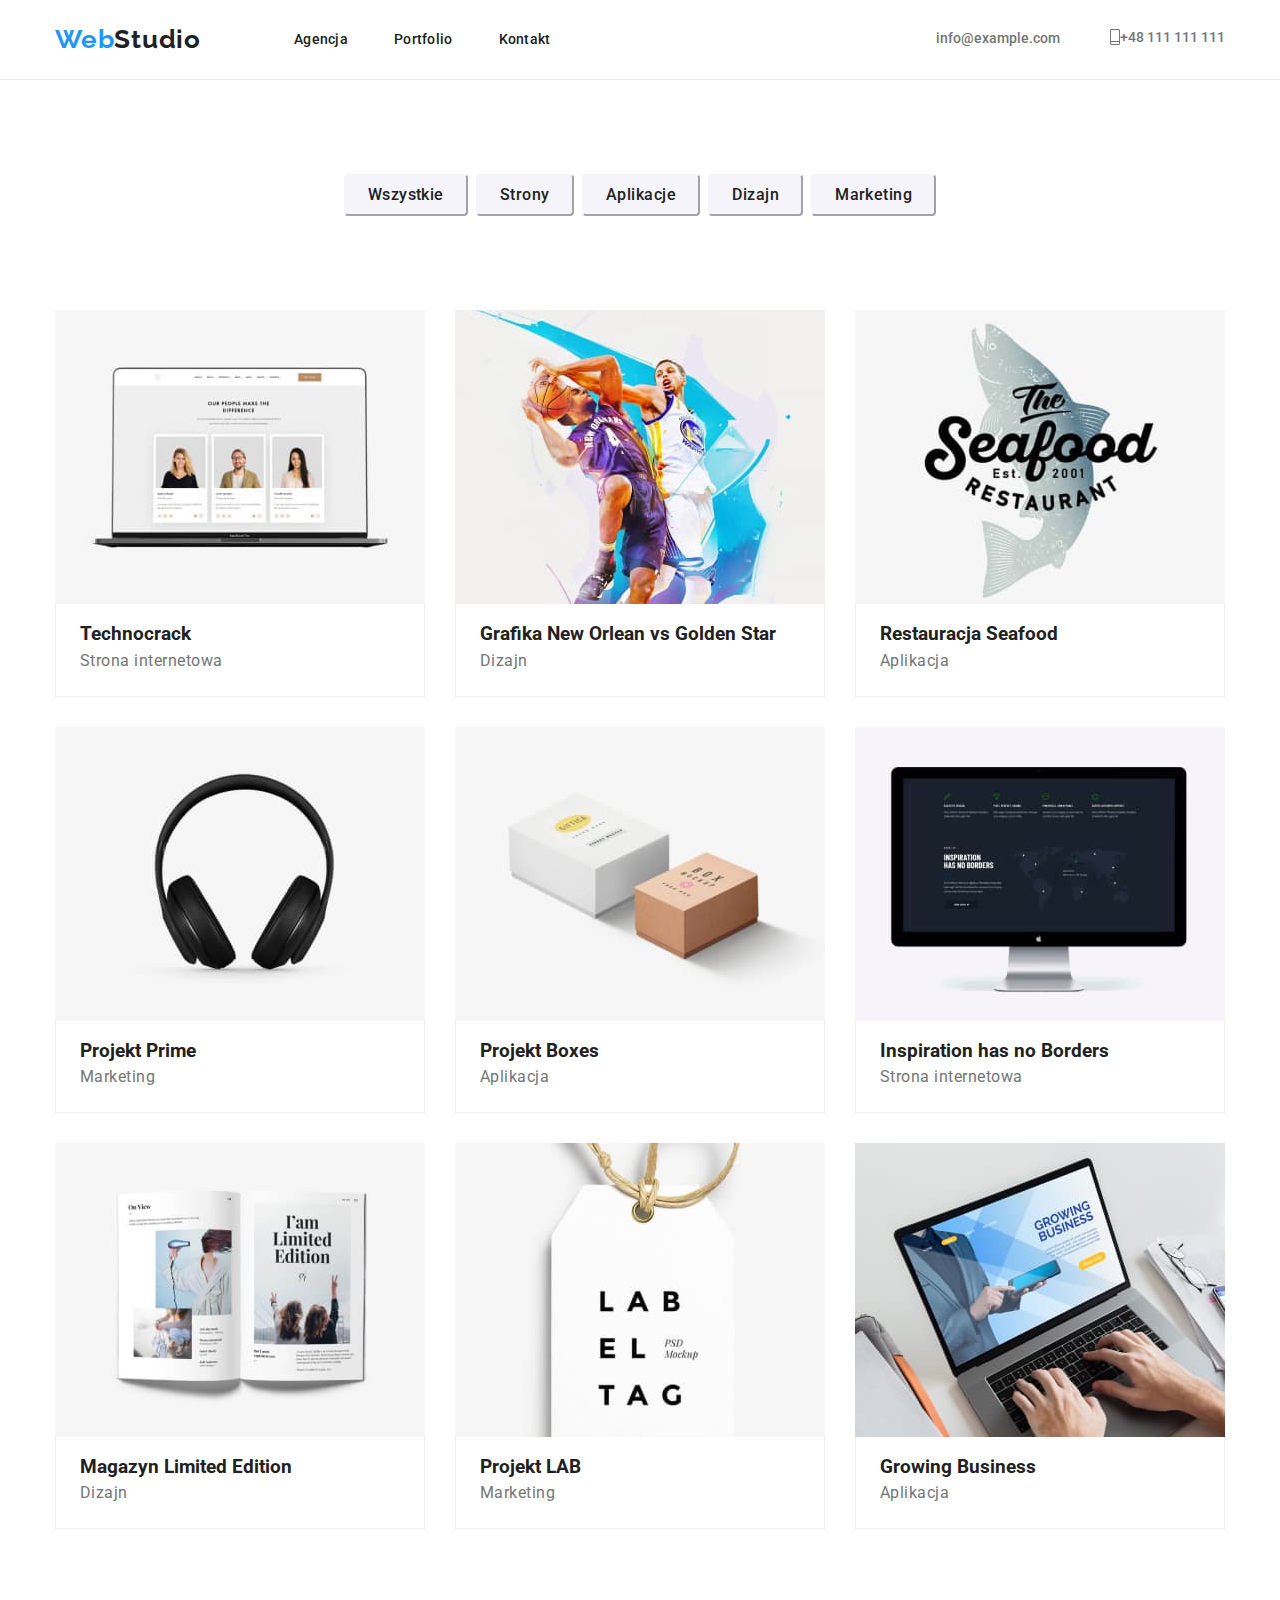
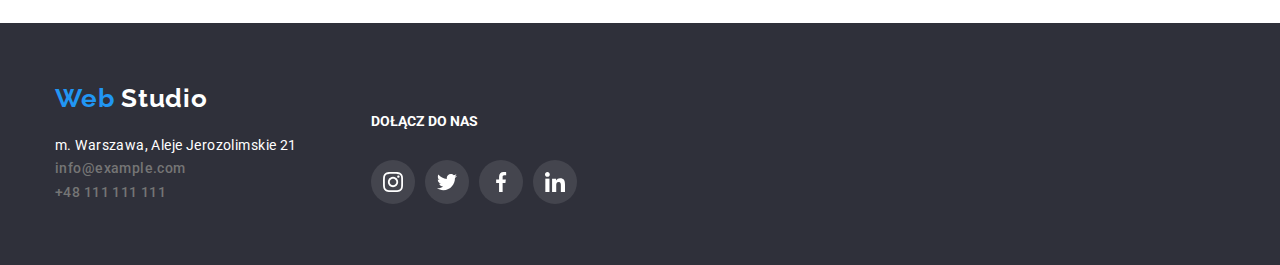
==== portfolio.html @ f04b0555 "Base to homework #5" ====
<!DOCTYPE html>
<html lang="pl">
  <head>
    <meta charset="UTF-8" />
    <meta http-equiv="X-UA-Compatible" content="IE=edge" />
    <meta name="viewport" content="width=device-width, initial-scale=1.0" />
    <title>Portfolio</title>
    <link rel="preconnect" href="https://fonts.googleapis.com" />
    <link rel="preconnect" href="https://fonts.gstatic.com" crossorigin />
    <link
      href="https://fonts.googleapis.com/css2?family=Raleway:wght@700&family=Roboto:wght@400;500;700;900&display=swap"
      rel="stylesheet"
    />
    <link
      rel="stylesheet"
      href="https://cdnjs.cloudflare.com/ajax/libs/modern-normalize/1.1.0/modern-normalize.min.css"
    />
    <link rel="stylesheet" href="./css/styles.css" />
  </head>
  <body>
    <header>
      <div class="container">
      <div class="menu-nav">
        <nav>
        <a href="./index.html" class="logo"
          >Web<span class="logo-1">Studio</span></a
        >
          <div>
            <ul class="header-link hl1">
              <li>
                <a href="./index.html" class="menu-nav-link">Agencja</a>
              </li>
              <li>
                <a href="./portfolio.html" class="menu-nav-link">Portfolio</a>
              </li>
              <li><a href="/" class="menu-nav-link">Kontakt</a></li>
            </ul>
          </div>
        </nav>
        <ul class="header-link hl2">
        <li>
            <a href="info@example.com" class="link envelope"><svg class="header-svg" width="16px" height="12px">
              <use xlink:href="./images/icons.svg#icon-envelope-1"></use>
            </svg>info@example.com</a>
          </li>
          <li>
            <a href="tel:+48111111111" class="link smartphone"><svg width="10px" height="16px">
              <use xlink:href="./images/icons.svg#icon-smartphone"></use>
            </svg>+48 111 111 111</a>
          </li>
        </ul>
      </div>
    </header>
    <div class="container">
      <ul class="ul-button">
        <li>
          <button class="portfolio-button" type="button">Wszystkie</button>
        </li>
        <li>
          <button class="portfolio-button" type="button">Strony</button>
        </li>
        <li>
          <button class="portfolio-button" type="button">Aplikacje</button>
        </li>
        <li>
          <button class="portfolio-button" type="button">Dizajn</button>
        </li>
        <li>
          <button class="portfolio-button" type="button">Marketing</button>
        </li>
      </ul>
    </div>
    <section class="section">
      <div class="container">
        <ul class="ul-main-portfolio">
          <li class="li-main-portfolio">
            <img
              src="./images/Technocrack.jpg"
              alt="Strona internetowa Technocrack"
              width="370"
              height="294"
            />
            <div class="border-main-portfolio">
              <h3 class="portfolio-h3">Technocrack</h3>
              <p class="portfolio-p">Strona internetowa</p>
            </div>
          </li>
          <li class="li-main-portfolio">
            <img
              src="./images/GrafikaNewOrleavsGoldenStar.jpg"
              alt="Grafika zespołów New Orlean vs Golden Star"
              width="370"
              height="294"
            />
            <div class="border-main-portfolio">
              <h3 class="portfolio-h3">Grafika New Orlean vs Golden Star</h3>
              <p class="portfolio-p">Dizajn</p>
            </div>
          </li>
          <li class="li-main-portfolio">
            <img
              src="./images/RestauracjaSeafood.jpg"
              alt="Aplikacja Restauracji Seafood"
              width="370"
              height="294"
            />
            <div class="border-main-portfolio">
              <h3 class="portfolio-h3">Restauracja Seafood</h3>
              <p class="portfolio-p">Aplikacja</p>
            </div>
          </li>
          <li class="li-main-portfolio">
            <img
              src="./images/ProjektPrime.jpg"
              alt="Słuchawki nauszne"
              width="370"
              height="294"
            />
            <div class="border-main-portfolio">
              <h3 class="portfolio-h3">Projekt Prime</h3>
              <p class="portfolio-p">Marketing</p>
            </div>
          </li>
          <li class="li-main-portfolio">
            <img
              src="./images/ProjektBoxes.jpg"
              alt="Dwa kartoniki"
              width="370"
              height="294"
            />
            <div class="border-main-portfolio">
              <h3 class="portfolio-h3">Projekt Boxes</h3>
              <p class="portfolio-p">Aplikacja</p>
            </div>
          </li>
          <li class="li-main-portfolio">
            <img
              src="./images/InspirationhasnoBorders.jpg"
              alt="Strona internetowa Inspiration has no Borders"
              width="370"
              height="294"
            />
            <div class="border-main-portfolio">
              <h3 class="portfolio-h3">Inspiration has no Borders</h3>
              <p class="portfolio-p">Strona internetowa</p>
            </div>
          </li>
          <li class="li-main-portfolio">
            <img
              src="./images/MagazynLimitedEdition.jpg"
              alt="Wnetrze Magazynu Limited Edition"
              width="370"
              height="294"
            />
            <div class="border-main-portfolio">
              <h3 class="portfolio-h3">Magazyn Limited Edition</h3>
              <p class="portfolio-p">Dizajn</p>
            </div>
          </li>
          <li class="li-main-portfolio">
            <img
              src="./images/ProjektLAB.jpg"
              alt="Zawieszka LABEL TAG"
              width="370"
              height="294"
            />
            <div class="border-main-portfolio">
              <h3 class="portfolio-h3">Projekt LAB</h3>
              <p class="portfolio-p">Marketing</p>
            </div>
          </li>
          <li class="li-main-portfolio">
            <img
              src="./images/GrowingBusiness.jpg"
              alt="Aplikacja Growing Business"
              width="370"
              height="294"
            />
            <div class="border-main-portfolio">
              <h3 class="portfolio-h3">Growing Business</h3>
              <p class="portfolio-p">Aplikacja</p>
            </div>
          </li>
        </ul>
      </div>
    </section>
    <footer>
      <div class="footer">
        <div class="container">
          <div class="footer-display">
            <div>
            <div class="footer-logo">
              <a href="./index.html" class="logo"
                >Web<span class="logo-2"> Studio</span></a
              >
            </div>
            <div>
              <address class="address">
                m. Warszawa, Aleje Jerozolimskie 21<br />
                <ul>
                  <li>
                    <a href="info@example.com" class="link">info@example.com</a>
                  </li>
                  <li>
                    <a href="tel:+48111111111" class="link">+48 111 111 111</a>
                  </li>
                </ul>
              </address>
            </div>
          </div>
          <div class="footer-socials">
            <h3 class="h3 logo-2">Dołącz do nas</h3>
            <div class="we-svg footer-sm">
                    <div class="svg-circle footer-svg">
                  <svg width="20px" height="20px">
                <use xlink:href="./images/icons.svg#icon-instagram-2"></use>
              </svg></div>
               <div class="svg-circle footer-svg">
                  <svg width="20px" height="20px">
                <use xlink:href="./images/icons.svg#icon-twitter-1"></use>
              </svg></div>
               <div class="svg-circle footer-svg">
                  <svg width="20px" height="20px">
                <use xlink:href="./images/icons.svg#icon-facebook-1"></use>
              </svg></div>
               <div class="svg-circle footer-svg">
                  <svg width="20px" height="20px">
                <use xlink:href="./images/icons.svg#icon-linkedin-1"></use>
              </svg></div>
                  </div>
                  </div>
          </div>
        </div>
      </div>
    </footer>
  </body>
</html>
---- css/styles.css ----
:root {
  --main-color: #212121;
  --accent-color: #2196f3;
  --less-i-tex: #757575;
  --background: #ffffff;
  --portfolio-button: #f5f4fa;
  --our-clients:#AFB1B8;
  --footer-color:#2F303A;
}

* {
  margin: 0;
  padding: 0;
}

body {
  font-family: "Roboto", sans-serif;
  color: var(--main-color);
  background: var(--background);
}

.container {
  box-sizing: border-box;
  max-width: 1200px;
  padding: 0 15px;
  display: flex;
  width: 100%;
  margin: 0 auto;
}

.section {
  padding-top: 94px;
  padding-bottom: 94px;
}

header {
  padding-top: 24px;
  padding-bottom: 25px;
  border-bottom: 1px solid #ececec;
}

.menu-nav {
  width: 100%;
  display: flex;
  justify-content: space-between;
  align-items: center;
}

nav {
  display: flex;
  align-items: center;
}

.header-link {
  display: flex;
  align-items: center;
  padding: 0;
  flex-grow: 0;
}

.hl1 {
  gap: 46px;
  flex-grow: 3;
  justify-content: flex-start;
}

.hl2 {
  gap: 50px;
  flex-grow: 0;
  justify-content: flex-end;
}

.header-svg {
  margin-right: 10px;
 }

.envelope,
.smartphone {
 fill: var(--less-i-tex);
 display: inline-flex;
 justify-content: center;
 align-items: center;
} 

.envelope::before,
.smartphone::before {
  fill: var(--less-i-tex);
}

.envelope:hover,
.smartphone:hover,
.envelope:focus,
.smartphone:focus {
  stroke: var(--accent-color);
}

.menu-nav-link {
  text-decoration: none;
  color: var(--main-color);
  font-size: 14px;
  line-height: 1.17;
  font-weight: 500;
  letter-spacing: 0.02em;
}

.menu-nav-link:hover,
.menu-nav-link:focus {
  color: var(--accent-color);
}

ul {
  list-style-type: none;
}

.section-1 {
  padding: 200px 0;
  background-image: linear-gradient(
    to bottom,
    var(--background),
    var(--our-clients));
  background-image: url(../images/ImgHeader.jpg);
  max-width: 1600px;
  margin: auto;
}

.h1-button {
  width: 100%;
  display: flex;
  justify-content: center;
  align-items: center;
  flex-direction: column;
  text-align: center;
}
.h1 {
  font-weight: 900;
  font-size: 44px;
  line-height: 1.36;
  letter-spacing: 0.06em;
  font-family: inherit;
  text-transform: uppercase;
  color: var(--background);
  margin: 0;
  padding-bottom: 30px;
  max-width: 696px;
}

.button {
  background: var(--accent-color);
  color: var(--background);
  font-family: "Roboto", sans-serif;
  font-weight: 700;
  font-size: 16px;
  line-height: 1.86;
  cursor: pointer;
  letter-spacing: 0.06em;
  border: 0;
  padding: 10px 41px 10px 42px;
}

.button:hover,
.button:focus {
  color: var(--accent-color);
}

.link {
  color: var(--less-i-tex);
  text-decoration: none;
  font-size: 14px;
  line-height: 1.17;
  font-weight: 500;
}

.link:hover,
.link:focus {
  color: var(--accent-color);
}

.link:visited {
  color: var(--less-i-tex);
}

.hide {
  display: none;
}

.section-2 {
  display: flex;
  flex-direction: row;
  justify-content: space-evenly;
}

.ul-display-1 {
  display: flex;
  gap: 30px;
  padding: 0;
  margin: 0;
}

.li-display {
  flex-basis: calc((100% - 20px) / 4);
  padding: 0;
 }

.lorem-svg {
  padding-top: 25px;
  padding-bottom: 25px;
  background-color: var(--portfolio-button);
  border-radius: 4px;
  display: flex;
  flex-direction: row;
  justify-content: center;
  }
 
.ul-display-2 {
  display: flex;
  align-items: flex-start;
  justify-content: space-between;
  gap: 30px;
  padding-left: 0;
 }

 .shadow {
  background: var(--background);
  box-shadow: 0px 1px 3px rgba(0, 0, 0, 0.12), 0px 1px 1px rgba(0, 0, 0, 0.14), 0px 2px 1px rgba(0, 0, 0, 0.2);
  border-radius: 0px 0px 4px 4px;
 }

.h3 {
  font-weight: 700;
  font-size: 14px;
  line-height: 1.14;
  text-transform: uppercase;
  color: var(--main-color);
  padding-bottom: 10px;
  padding-top: 30px;
}

.lorem {
  font-size: 14px;
  line-height: 1.71;
  color: var(--less-i-tex);
  letter-spacing: 0.03em;
  flex-wrap: wrap;
}

.h2-font {
  font-size: 36px;
  line-height: 1.17;
  font-weight: 700;
  color: var(--main-color);
  padding-bottom: 50px;
  display: flex;
  justify-content: center;
}

.section-4 {
  background: #f5f4fa;
}

.we-container {
  display: flex;
  justify-content: space-between;
  align-items: center;
}

.we {
  font-weight: 500;
  font-size: 16px;
  line-height: 1.19;
  color: var(--main-color);
  display: flex;
  justify-content: center;
  padding-top: 30px;
}

.we-work {
  font-size: 16px;
  line-height: 1.19;
  color: var(--less-i-tex);
  display: flex;
  justify-content: center;
  padding-top: 10px;
  padding-bottom: 10px;
}

.we-svg {
  display: flex;
  flex-direction: row;
  justify-content: space-between;
  padding: 16px 30px 30px 30px;
}
.svg-circle {
  border-radius: 50%;
  width: 44px;
  height: 44px;
  background-color: var(--background);
  display: flex;
  justify-content: center;
  align-items: center;
  fill: var(--our-clients);
}

.svg-circle:focus,
.svg-circle:hover {
  fill: var(--background);
  background-color: var(--accent-color);
}

.our-clients {
  display: flex;
  justify-content: space-between;
  align-items: center;
}

.wider {
  width: 1170px;
}
.frame {
  width: 170px;
  height: 92px;
  border: 1px solid var(--our-clients);
  border-radius: 4px;
  fill: var(--our-clients);
  display: flex;
  justify-content: center;
  align-items: center;
  background-color: var(--background);
}

.frame:focus,
.frame:hover {
  fill: var(--accent-color);
  border: 1px solid var(--accent-color);
}

.footer {
  background-color: var(--footer-color);
  padding-top: 60px;
  padding-bottom: 60px;
}

.logo {
  font-family: "Raleway";
  font-weight: 700;
  font-size: 26px;
  line-height: 1.17;
  text-decoration: none;
  color: var(--accent-color);
  letter-spacing: 0.03em;
  margin-right: 93px;
}

.logo-1 {
  color: var(--main-color);
}

.logo-2 {
  color: var(--background)
}

.logo:visited {
  color: var(--accent-color);
}

.footer-logo {
  padding-bottom: 20px;
}

.address {
  font-size: 14px;
  line-height: 1.71;
  font-style: normal;
  color: var(--background);
  letter-spacing: 0.03em;
}

.address > ul {
  padding: 0;
  margin: 9 0 0 0;
}
.footer-svg {
  background-color: rgba(255, 255, 255, 0.1);
  fill: var(--background);
}

.footer-svg:focus,
.footer-svg:hover {
  fill: var(--background);
  background-color: var(--accent-color);
}

.footer-display {
  display: flex;
  align-items: center;
 }

.footer-socials {
  justify-content: flex-start;
  margin-left: 70px;
  width: 206px;
}

.footer-sm {
  padding: 20px 0 0 0;
  display: flex;
  justify-content: space-between;


}
.ul-button {
  display: flex;
  align-content: center;
  justify-content: center;
  gap: 8px;
  width: 100%;
  padding-top: 94px;
  margin: 0;
}

.portfolio-button {
  color: var(--main-color);
  background: var(--portfolio-button);
  border-radius: 4px;
  border-color: var(--portfolio-button);
  cursor: pointer;
  font-weight: 500;
  line-height: 1.62;
  text-align: center;
  letter-spacing: 0.03em;
  padding: 6px 22px;
}

.portfolio-button:hover,
.portfolio-button:focus {
  background: var(--accent-color);
  color: #ffffff;
  box-shadow: 0px 1px 3px rgba(0, 0, 0, 0.12), 0px 1px 1px rgba(0, 0, 0, 0.14),
    0px 2px 1px rgba(0, 0, 0, 0.2);
}

.ul-main-portfolio {
  display: flex;
  flex-wrap: wrap;
  gap: 30px;
  padding: 0;
  margin: 0;
}

.border-main-portfolio {
  background: var(--background);
  border: 1px solid #eeeeee;
  border-top: 0;
  padding: 20px 24px 20px 24px;
}

.li-main-portfolio {
  flex-basis: calc((100% - 60px) / 3);
}

.li-main-portfolio > img {
  display: block;
}

.li-main-portfolio:hover {
    box-shadow: 0px 1px 3px rgba(0, 0, 0, 0.12), 0px 1px 1px rgba(0, 0, 0, 0.14),
    0px 2px 1px rgba(0, 0, 0, 0.2);
  }
}
.portfolio-h3 {
  font-weight: 700;
  font-size: 18px;
  line-height: 2;
  color: var(--main-color);
  letter-spacing: 0.06em;
  margin: 0;
}

.portfolio-p {
  font-size: 16px;
  line-height: 1.86;
  color: var(--less-i-tex);
  letter-spacing: 0.03em;
  margin: 0;
}
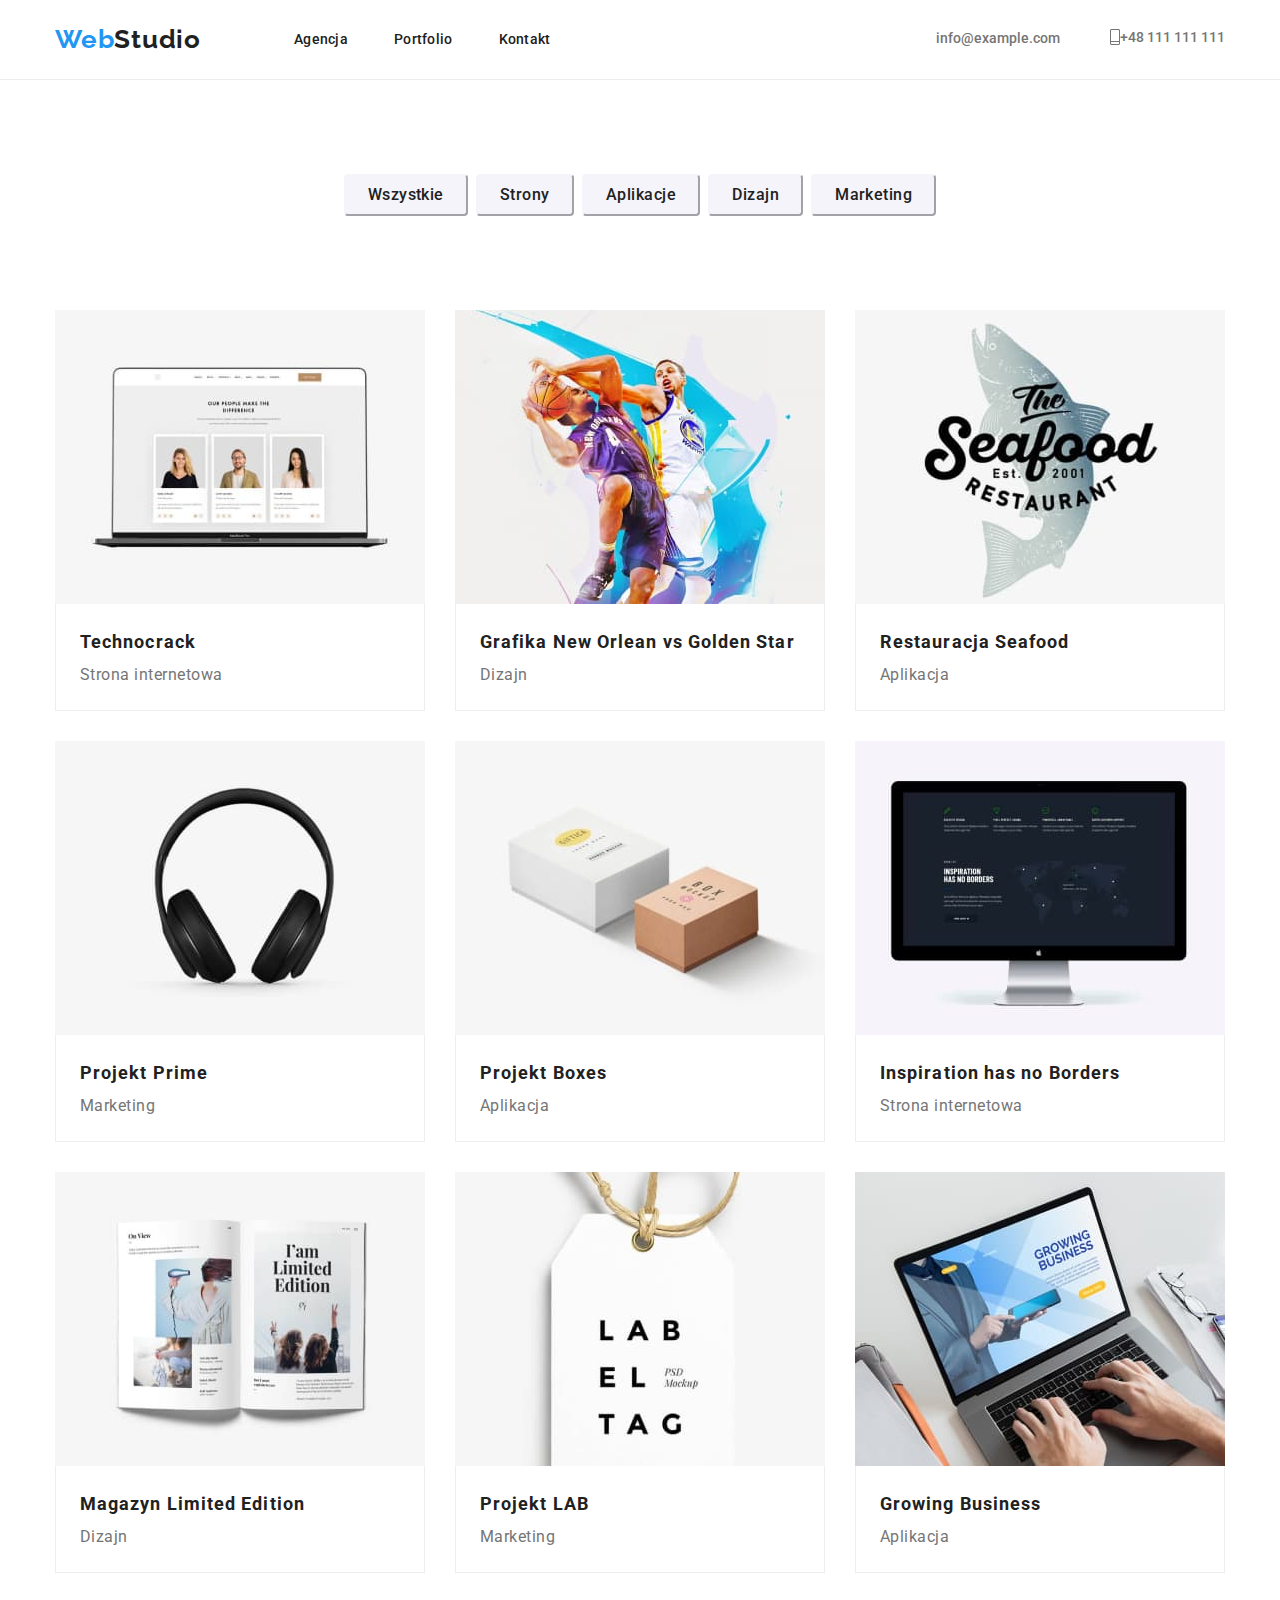
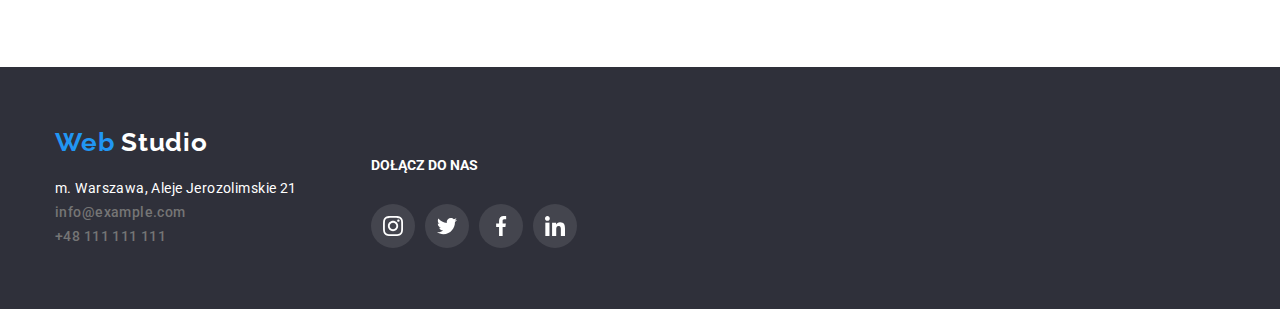
==== commit e769629e: "Weird modal" ====
--- a/portfolio.html
+++ b/portfolio.html
@@ -233,5 +233,6 @@
         </div>
       </div>
     </footer>
+    <script src="./modal.js"></script>
   </body>
 </html>
--- a/css/styles.css
+++ b/css/styles.css
@@ -4,8 +4,8 @@
   --less-i-tex: #757575;
   --background: #ffffff;
   --portfolio-button: #f5f4fa;
-  --our-clients:#AFB1B8;
-  --footer-color:#2F303A;
+  --our-clients: #afb1b8;
+  --footer-color: #2f303a;
 }
 
 * {
@@ -72,15 +72,17 @@
 
 .header-svg {
   margin-right: 10px;
- }
+}
 
 .envelope,
 .smartphone {
- fill: var(--less-i-tex);
- display: inline-flex;
- justify-content: center;
- align-items: center;
-} 
+  fill: var(--less-i-tex);
+  display: inline-flex;
+  justify-content: center;
+  align-items: center;
+  transition-duration: 250ms;
+  transition-timing-function: cubic-bezier(0.4, 0, 0.2, 1);
+}
 
 .envelope::before,
 .smartphone::before {
@@ -101,6 +103,8 @@
   line-height: 1.17;
   font-weight: 500;
   letter-spacing: 0.02em;
+  transition-duration: 250ms;
+  transition-timing-function: cubic-bezier(0.4, 0, 0.2, 1);
 }
 
 .menu-nav-link:hover,
@@ -117,7 +121,8 @@
   background-image: linear-gradient(
     to bottom,
     var(--background),
-    var(--our-clients));
+    var(--our-clients)
+  );
   background-image: url(../images/ImgHeader.jpg);
   max-width: 1600px;
   margin: auto;
@@ -131,6 +136,7 @@
   flex-direction: column;
   text-align: center;
 }
+
 .h1 {
   font-weight: 900;
   font-size: 44px;
@@ -155,6 +161,8 @@
   letter-spacing: 0.06em;
   border: 0;
   padding: 10px 41px 10px 42px;
+  transition-duration: 250ms;
+  transition-timing-function: cubic-bezier(0.4, 0, 0.2, 1);
 }
 
 .button:hover,
@@ -168,6 +176,8 @@
   font-size: 14px;
   line-height: 1.17;
   font-weight: 500;
+  transition-duration: 250ms;
+  transition-timing-function: cubic-bezier(0.4, 0, 0.2, 1);
 }
 
 .link:hover,
@@ -199,7 +209,7 @@
 .li-display {
   flex-basis: calc((100% - 20px) / 4);
   padding: 0;
- }
+}
 
 .lorem-svg {
   padding-top: 25px;
@@ -209,21 +219,51 @@
   display: flex;
   flex-direction: row;
   justify-content: center;
-  }
- 
+}
+
 .ul-display-2 {
   display: flex;
   align-items: flex-start;
   justify-content: space-between;
   gap: 30px;
   padding-left: 0;
- }
-
- .shadow {
+}
+.ul-display-2 > li {
+  position: relative;
+}
+
+.foto {
+  display: block;
+}
+
+.label-background-color {
+  background-color: rgba(47, 48, 58, 0.8);
+  width: 370px;
+  height: 70px;
+  position: absolute;
+  bottom: 0;
+  left: 0;
+  right: 0;
+}
+
+.label-color {
+  font-style: normal;
+  font-weight: 700;
+  font-size: 14px;
+  line-height: 1.14;
+  text-align: center;
+  letter-spacing: 0.03em;
+  text-transform: uppercase;
+  color: var(--background);
+  padding-block: 27px;
+}
+
+.shadow {
   background: var(--background);
-  box-shadow: 0px 1px 3px rgba(0, 0, 0, 0.12), 0px 1px 1px rgba(0, 0, 0, 0.14), 0px 2px 1px rgba(0, 0, 0, 0.2);
+  box-shadow: 0px 1px 3px rgba(0, 0, 0, 0.12), 0px 1px 1px rgba(0, 0, 0, 0.14),
+    0px 2px 1px rgba(0, 0, 0, 0.2);
   border-radius: 0px 0px 4px 4px;
- }
+}
 
 .h3 {
   font-weight: 700;
@@ -298,6 +338,8 @@
   justify-content: center;
   align-items: center;
   fill: var(--our-clients);
+  transition-duration: 250ms;
+  transition-timing-function: cubic-bezier(0.4, 0, 0.2, 1);
 }
 
 .svg-circle:focus,
@@ -325,6 +367,8 @@
   justify-content: center;
   align-items: center;
   background-color: var(--background);
+  transition-duration: 250ms;
+  transition-timing-function: cubic-bezier(0.4, 0, 0.2, 1);
 }
 
 .frame:focus,
@@ -355,7 +399,7 @@
 }
 
 .logo-2 {
-  color: var(--background)
+  color: var(--background);
 }
 
 .logo:visited {
@@ -381,6 +425,8 @@
 .footer-svg {
   background-color: rgba(255, 255, 255, 0.1);
   fill: var(--background);
+  transition-duration: 250ms;
+  transition-timing-function: cubic-bezier(0.4, 0, 0.2, 1);
 }
 
 .footer-svg:focus,
@@ -392,7 +438,7 @@
 .footer-display {
   display: flex;
   align-items: center;
- }
+}
 
 .footer-socials {
   justify-content: flex-start;
@@ -404,9 +450,45 @@
   padding: 20px 0 0 0;
   display: flex;
   justify-content: space-between;
-
-
-}
+}
+
+.backdrop {
+  position: fixed;
+  left: 0;
+  top: 0;
+  width: 100%;
+  height: 100%;
+  background-color: rgba(0, 0, 0, 0.1);
+}
+
+.modal {
+  position: absolute;
+  top: 50%;
+  left: 50%;
+  transform: translate(-50%, -50%);
+  width: 528px;
+  min-height: 581px;
+  background-color: var(--background);
+}
+
+.close-button {
+  position: absolute;
+  top: 8px;
+  right: 8px;
+  width: 30px;
+  height: 30px;
+  background-color: var(--background);
+  border: 1px solid rgba(0, 0, 0, 0.1);
+  border-radius: 50%;
+  cursor: pointer;
+}
+
+.is-hidden {
+  opacity: 0;
+  visibility: hidden;
+  pointer-events: none;
+}
+
 .ul-button {
   display: flex;
   align-content: center;
@@ -428,6 +510,8 @@
   text-align: center;
   letter-spacing: 0.03em;
   padding: 6px 22px;
+  transition-duration: 250ms;
+  transition-timing-function: cubic-bezier(0.4, 0, 0.2, 1);
 }
 
 .portfolio-button:hover,
@@ -455,6 +539,8 @@
 
 .li-main-portfolio {
   flex-basis: calc((100% - 60px) / 3);
+  transition-duration: 250ms;
+  transition-timing-function: cubic-bezier(0.4, 0, 0.2, 1);
 }
 
 .li-main-portfolio > img {
@@ -462,10 +548,10 @@
 }
 
 .li-main-portfolio:hover {
-    box-shadow: 0px 1px 3px rgba(0, 0, 0, 0.12), 0px 1px 1px rgba(0, 0, 0, 0.14),
+  box-shadow: 0px 1px 3px rgba(0, 0, 0, 0.12), 0px 1px 1px rgba(0, 0, 0, 0.14),
     0px 2px 1px rgba(0, 0, 0, 0.2);
-  }
-}
+}
+
 .portfolio-h3 {
   font-weight: 700;
   font-size: 18px;
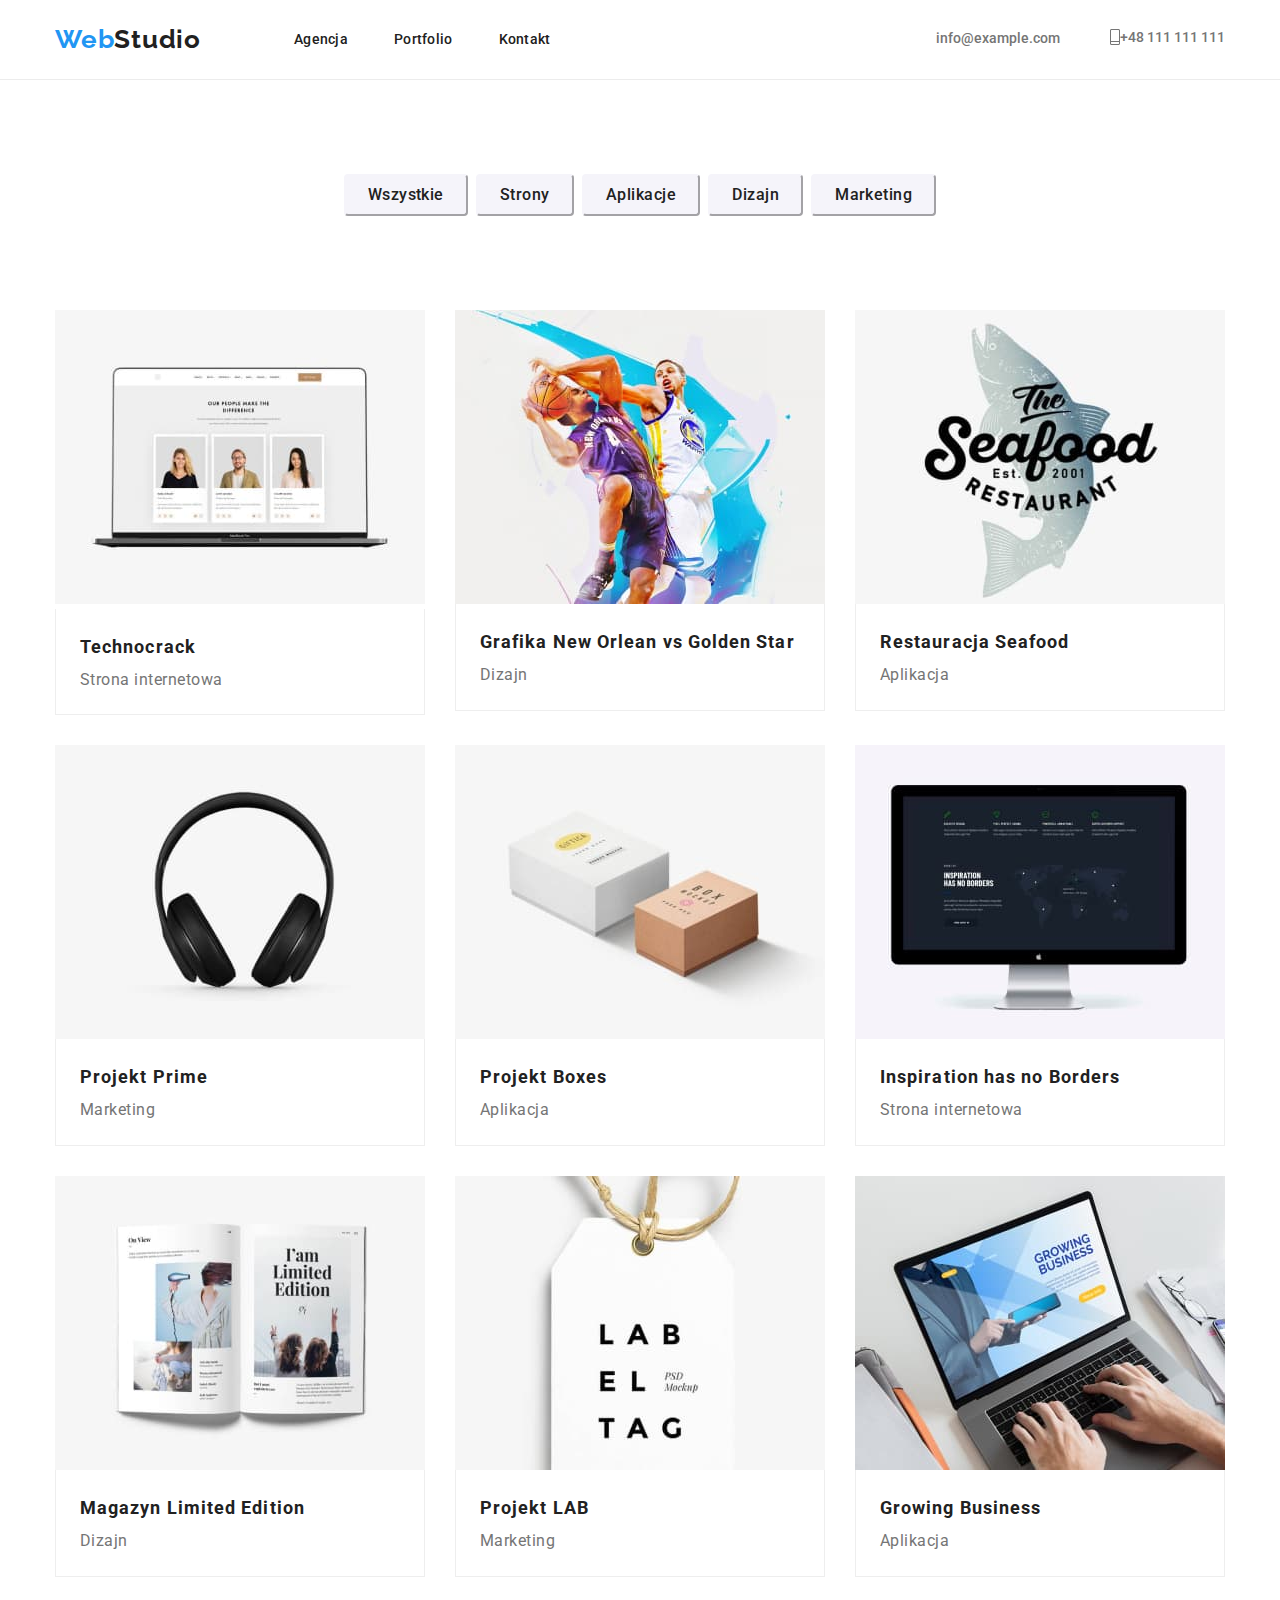
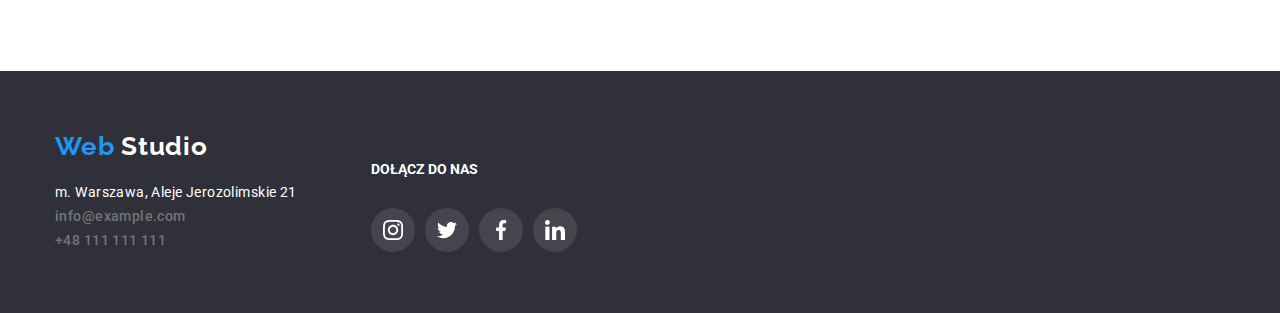
==== commit ad7b3a16: "Modal" ====
--- a/portfolio.html
+++ b/portfolio.html
@@ -74,19 +74,21 @@
       <div class="container">
         <ul class="ul-main-portfolio">
           <li class="li-main-portfolio">
+            <div class="portfolio-img">
             <img
               src="./images/Technocrack.jpg"
               alt="Strona internetowa Technocrack"
               width="370"
               height="294"
             />
+            </div>
             <div class="border-main-portfolio">
               <h3 class="portfolio-h3">Technocrack</h3>
               <p class="portfolio-p">Strona internetowa</p>
             </div>
           </li>
           <li class="li-main-portfolio">
-            <img
+            <img class="portfolio-img"
               src="./images/GrafikaNewOrleavsGoldenStar.jpg"
               alt="Grafika zespołów New Orlean vs Golden Star"
               width="370"
@@ -98,7 +100,7 @@
             </div>
           </li>
           <li class="li-main-portfolio">
-            <img
+            <img class="portfolio-img"
               src="./images/RestauracjaSeafood.jpg"
               alt="Aplikacja Restauracji Seafood"
               width="370"
@@ -110,7 +112,7 @@
             </div>
           </li>
           <li class="li-main-portfolio">
-            <img
+            <img class="portfolio-img"
               src="./images/ProjektPrime.jpg"
               alt="Słuchawki nauszne"
               width="370"
@@ -122,7 +124,7 @@
             </div>
           </li>
           <li class="li-main-portfolio">
-            <img
+            <img class="portfolio-img"
               src="./images/ProjektBoxes.jpg"
               alt="Dwa kartoniki"
               width="370"
@@ -134,7 +136,7 @@
             </div>
           </li>
           <li class="li-main-portfolio">
-            <img
+            <img class="portfolio-img"
               src="./images/InspirationhasnoBorders.jpg"
               alt="Strona internetowa Inspiration has no Borders"
               width="370"
@@ -146,7 +148,7 @@
             </div>
           </li>
           <li class="li-main-portfolio">
-            <img
+            <img class="portfolio-img"
               src="./images/MagazynLimitedEdition.jpg"
               alt="Wnetrze Magazynu Limited Edition"
               width="370"
@@ -158,7 +160,7 @@
             </div>
           </li>
           <li class="li-main-portfolio">
-            <img
+            <img class="portfolio-img"
               src="./images/ProjektLAB.jpg"
               alt="Zawieszka LABEL TAG"
               width="370"
@@ -170,7 +172,7 @@
             </div>
           </li>
           <li class="li-main-portfolio">
-            <img
+            <img class="portfolio-img"
               src="./images/GrowingBusiness.jpg"
               alt="Aplikacja Growing Business"
               width="370"
@@ -233,6 +235,6 @@
         </div>
       </div>
     </footer>
-    <script src="./modal.js"></script>
+    <script src="./js/modal.js"></script>
   </body>
 </html>
--- a/css/styles.css
+++ b/css/styles.css
@@ -110,6 +110,21 @@
 .menu-nav-link:hover,
 .menu-nav-link:focus {
   color: var(--accent-color);
+}
+
+.underline {
+  position: relative;
+}
+
+.underline::after {
+  content: "";
+  position: absolute;
+  width: 100%;
+  height: 4px;
+  border-radius: 2px;
+  background-color: var(--accent-color);
+  bottom: -28px;
+  left: 0;
 }
 
 ul {
@@ -459,19 +474,22 @@
   width: 100%;
   height: 100%;
   background-color: rgba(0, 0, 0, 0.1);
+  transition: transform 0.25s;
+  display: flex;
 }
 
 .modal {
-  position: absolute;
-  top: 50%;
-  left: 50%;
-  transform: translate(-50%, -50%);
   width: 528px;
-  min-height: 581px;
+  height: 581px;
   background-color: var(--background);
-}
-
-.close-button {
+  margin: auto;
+  box-shadow: 0px 1px 3px rgba(0, 0, 0, 0.12), 0px 1px 1px rgba(0, 0, 0, 0.14),
+    0px 2px 1px rgba(0, 0, 0, 0.2);
+  border-radius: 4px;
+  position: relative;
+}
+
+.modal-button {
   position: absolute;
   top: 8px;
   right: 8px;
@@ -484,6 +502,7 @@
 }
 
 .is-hidden {
+  transform: translateY(-100%);
   opacity: 0;
   visibility: hidden;
   pointer-events: none;
@@ -541,13 +560,35 @@
   flex-basis: calc((100% - 60px) / 3);
   transition-duration: 250ms;
   transition-timing-function: cubic-bezier(0.4, 0, 0.2, 1);
-}
-
-.li-main-portfolio > img {
+  position: relative;
+}
+
+.portfolio-img {
   display: block;
 }
 
-.li-main-portfolio:hover {
+.portfolio-img:hover {
+  background-color: rgba(33, 150, 243, 0.9);
+  cursor: pointer;
+  position: absolute;
+  animation: animateY110 3000ms infinite 1000ms;
+}
+
+@keyframes animateY110 {
+  0% {
+    transform: translateY(0);
+  }
+
+  50% {
+    transform: translateY(110px);
+  }
+
+  100% {
+    transform: translateY(0);
+  }
+}
+
+. .li-main-portfolio:hover {
   box-shadow: 0px 1px 3px rgba(0, 0, 0, 0.12), 0px 1px 1px rgba(0, 0, 0, 0.14),
     0px 2px 1px rgba(0, 0, 0, 0.2);
 }
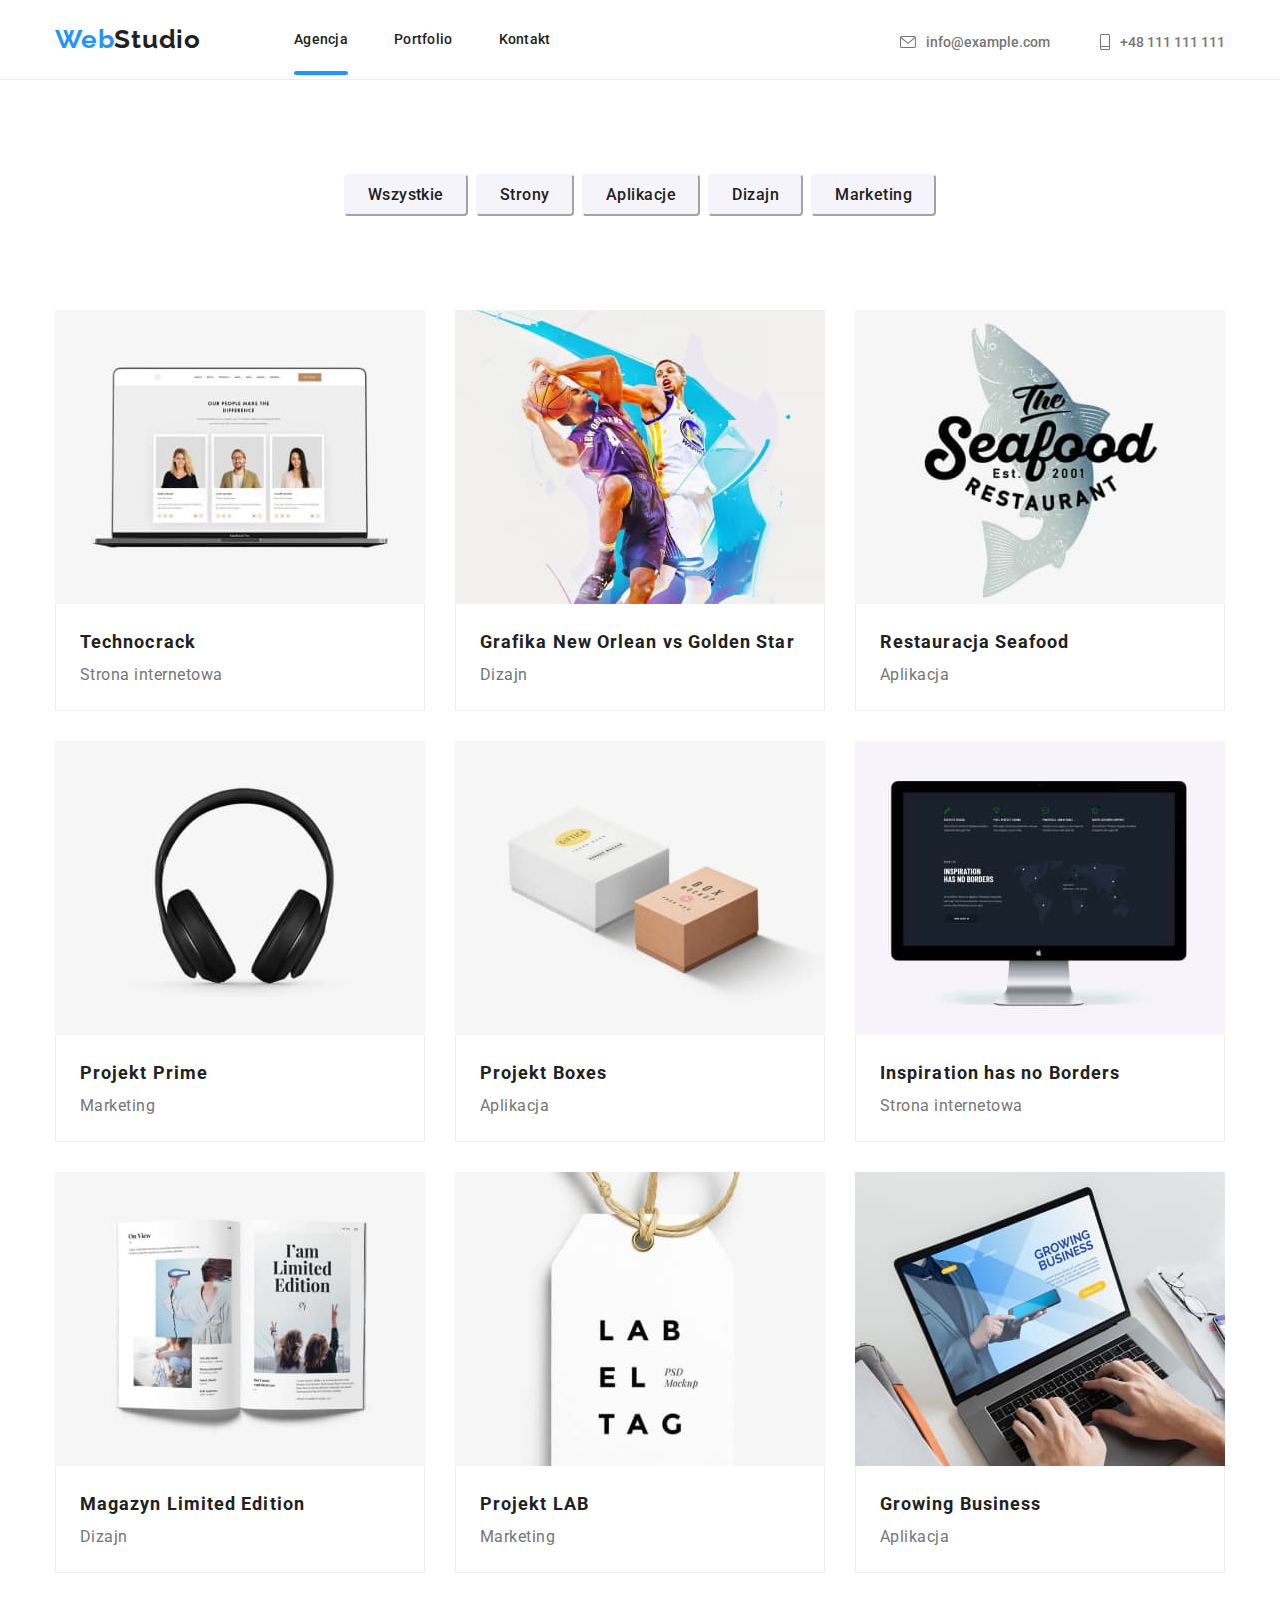
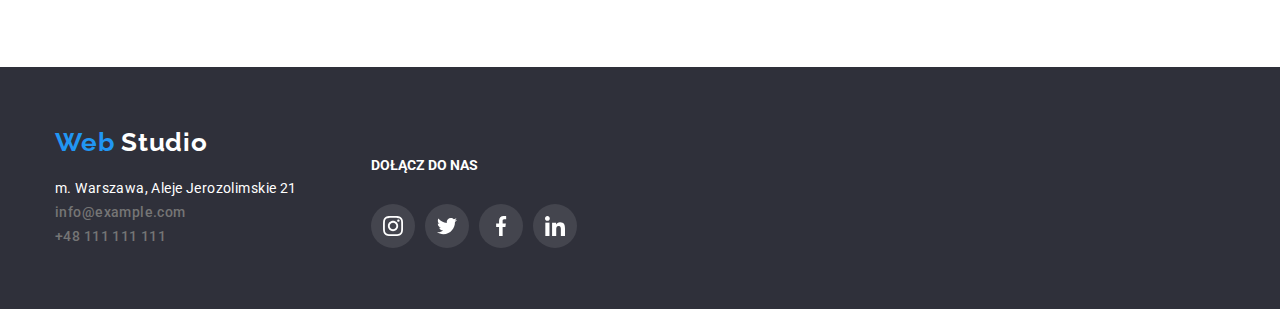
==== commit e49ef045: "Homework #5" ====
--- a/portfolio.html
+++ b/portfolio.html
@@ -28,7 +28,7 @@
           <div>
             <ul class="header-link hl1">
               <li>
-                <a href="./index.html" class="menu-nav-link">Agencja</a>
+                <a href="./index.html" class="menu-nav-link underline">Agencja</a>
               </li>
               <li>
                 <a href="./portfolio.html" class="menu-nav-link">Portfolio</a>
@@ -38,18 +38,18 @@
           </div>
         </nav>
         <ul class="header-link hl2">
-        <li>
+          <li>
             <a href="info@example.com" class="link envelope"><svg class="header-svg" width="16px" height="12px">
-              <use xlink:href="./images/icons.svg#icon-envelope-1"></use>
+              <use xlink:href="./images/icons.svg#icon-envelope"></use>
             </svg>info@example.com</a>
           </li>
           <li>
-            <a href="tel:+48111111111" class="link smartphone"><svg width="10px" height="16px">
+            <a href="tel:+48111111111" class="link smartphone"><svg class="header-svg" width="10px" height="16px">
               <use xlink:href="./images/icons.svg#icon-smartphone"></use>
             </svg>+48 111 111 111</a>
           </li>
         </ul>
-      </div>
+       </div>
     </header>
     <div class="container">
       <ul class="ul-button">
@@ -74,113 +74,138 @@
       <div class="container">
         <ul class="ul-main-portfolio">
           <li class="li-main-portfolio">
-            <div class="portfolio-img">
-            <img
+            <div class="portfolio-overlay">
+            <img class="portfolio-img"
               src="./images/Technocrack.jpg"
               alt="Strona internetowa Technocrack"
               width="370"
               height="294"
             />
-            </div>
+            <div class="overlay"><p>Technocrack jest popularną platformą wykorzystywaną do rozpowszechniania koronawirusa. Firmy wykorzystują tę platformę do celów szpiegowskich i ataków na niezabezpieczone serwery konkurencji</p></div> 
             <div class="border-main-portfolio">
               <h3 class="portfolio-h3">Technocrack</h3>
               <p class="portfolio-p">Strona internetowa</p>
             </div>
-          </li>
-          <li class="li-main-portfolio">
+            </div>
+          </li>
+          <li class="li-main-portfolio">
+            <div class="portfolio-overlay">
             <img class="portfolio-img"
               src="./images/GrafikaNewOrleavsGoldenStar.jpg"
               alt="Grafika zespołów New Orlean vs Golden Star"
               width="370"
               height="294"
             />
+            <div class="overlay"><p>Technocrack jest popularną platformą wykorzystywaną do rozpowszechniania koronawirusa. Firmy wykorzystują tę platformę do celów szpiegowskich i ataków na niezabezpieczone serwery konkurencji</p></div> 
             <div class="border-main-portfolio">
               <h3 class="portfolio-h3">Grafika New Orlean vs Golden Star</h3>
               <p class="portfolio-p">Dizajn</p>
             </div>
-          </li>
-          <li class="li-main-portfolio">
+            </div>
+          </li>
+          <li class="li-main-portfolio">
+            <div class="portfolio-overlay">
             <img class="portfolio-img"
               src="./images/RestauracjaSeafood.jpg"
               alt="Aplikacja Restauracji Seafood"
               width="370"
               height="294"
             />
+            <div class="overlay"><p>Technocrack jest popularną platformą wykorzystywaną do rozpowszechniania koronawirusa. Firmy wykorzystują tę platformę do celów szpiegowskich i ataków na niezabezpieczone serwery konkurencji</p></div> 
             <div class="border-main-portfolio">
               <h3 class="portfolio-h3">Restauracja Seafood</h3>
               <p class="portfolio-p">Aplikacja</p>
             </div>
-          </li>
-          <li class="li-main-portfolio">
+            </div>
+          </li>
+          <li class="li-main-portfolio">
+            <div class="portfolio-overlay">
             <img class="portfolio-img"
               src="./images/ProjektPrime.jpg"
               alt="Słuchawki nauszne"
               width="370"
               height="294"
             />
+            <div class="overlay"><p>Technocrack jest popularną platformą wykorzystywaną do rozpowszechniania koronawirusa. Firmy wykorzystują tę platformę do celów szpiegowskich i ataków na niezabezpieczone serwery konkurencji</p></div> 
             <div class="border-main-portfolio">
               <h3 class="portfolio-h3">Projekt Prime</h3>
               <p class="portfolio-p">Marketing</p>
             </div>
-          </li>
-          <li class="li-main-portfolio">
+            </div>
+          </li>
+          <li class="li-main-portfolio">
+            <div class="portfolio-overlay">
             <img class="portfolio-img"
               src="./images/ProjektBoxes.jpg"
               alt="Dwa kartoniki"
               width="370"
               height="294"
             />
+            <div class="overlay"><p>Technocrack jest popularną platformą wykorzystywaną do rozpowszechniania koronawirusa. Firmy wykorzystują tę platformę do celów szpiegowskich i ataków na niezabezpieczone serwery konkurencji</p></div> 
             <div class="border-main-portfolio">
               <h3 class="portfolio-h3">Projekt Boxes</h3>
               <p class="portfolio-p">Aplikacja</p>
             </div>
-          </li>
-          <li class="li-main-portfolio">
+            </div>
+          </li>
+          <li class="li-main-portfolio">
+            <div class="portfolio-overlay">
             <img class="portfolio-img"
               src="./images/InspirationhasnoBorders.jpg"
               alt="Strona internetowa Inspiration has no Borders"
               width="370"
               height="294"
             />
+            <div class="overlay"><p>Technocrack jest popularną platformą wykorzystywaną do rozpowszechniania koronawirusa. Firmy wykorzystują tę platformę do celów szpiegowskich i ataków na niezabezpieczone serwery konkurencji</p></div> 
             <div class="border-main-portfolio">
               <h3 class="portfolio-h3">Inspiration has no Borders</h3>
               <p class="portfolio-p">Strona internetowa</p>
             </div>
-          </li>
-          <li class="li-main-portfolio">
+            </div>
+          </li>
+          <li class="li-main-portfolio">
+            <div class="portfolio-overlay">
             <img class="portfolio-img"
               src="./images/MagazynLimitedEdition.jpg"
               alt="Wnetrze Magazynu Limited Edition"
               width="370"
               height="294"
             />
+            <div class="overlay"><p>Technocrack jest popularną platformą wykorzystywaną do rozpowszechniania koronawirusa. Firmy wykorzystują tę platformę do celów szpiegowskich i ataków na niezabezpieczone serwery konkurencji</p></div> 
             <div class="border-main-portfolio">
               <h3 class="portfolio-h3">Magazyn Limited Edition</h3>
               <p class="portfolio-p">Dizajn</p>
             </div>
-          </li>
-          <li class="li-main-portfolio">
+            </div>
+          </li>
+          <li class="li-main-portfolio">
+            <div class="portfolio-overlay">
             <img class="portfolio-img"
               src="./images/ProjektLAB.jpg"
               alt="Zawieszka LABEL TAG"
               width="370"
               height="294"
             />
+            <div class="overlay"><p>Technocrack jest popularną platformą wykorzystywaną do rozpowszechniania koronawirusa. Firmy wykorzystują tę platformę do celów szpiegowskich i ataków na niezabezpieczone serwery konkurencji</p></div> 
             <div class="border-main-portfolio">
               <h3 class="portfolio-h3">Projekt LAB</h3>
               <p class="portfolio-p">Marketing</p>
             </div>
-          </li>
-          <li class="li-main-portfolio">
+            </div>
+          </li>
+          <li class="li-main-portfolio">
+            <div class="portfolio-overlay">
             <img class="portfolio-img"
               src="./images/GrowingBusiness.jpg"
               alt="Aplikacja Growing Business"
               width="370"
               height="294"
             />
+            <div class="overlay"><p>Technocrack jest popularną platformą wykorzystywaną do rozpowszechniania koronawirusa. Firmy wykorzystują tę platformę do celów szpiegowskich i ataków na niezabezpieczone serwery konkurencji</p></div> 
             <div class="border-main-portfolio">
               <h3 class="portfolio-h3">Growing Business</h3>
               <p class="portfolio-p">Aplikacja</p>
+            </div>
             </div>
           </li>
         </ul>
--- a/css/styles.css
+++ b/css/styles.css
@@ -87,6 +87,7 @@
 .envelope::before,
 .smartphone::before {
   fill: var(--less-i-tex);
+  content: "";
 }
 
 .envelope:hover,
@@ -344,6 +345,7 @@
   justify-content: space-between;
   padding: 16px 30px 30px 30px;
 }
+
 .svg-circle {
   border-radius: 50%;
   width: 44px;
@@ -437,6 +439,7 @@
   padding: 0;
   margin: 9 0 0 0;
 }
+
 .footer-svg {
   background-color: rgba(255, 255, 255, 0.1);
   fill: var(--background);
@@ -558,39 +561,42 @@
 
 .li-main-portfolio {
   flex-basis: calc((100% - 60px) / 3);
-  transition-duration: 250ms;
-  transition-timing-function: cubic-bezier(0.4, 0, 0.2, 1);
-  position: relative;
 }
 
 .portfolio-img {
   display: block;
 }
 
-.portfolio-img:hover {
+.portfolio-overlay {
+  position: relative;
+  overflow: hidden;
+}
+
+.overlay {
   background-color: rgba(33, 150, 243, 0.9);
-  cursor: pointer;
-  position: absolute;
-  animation: animateY110 3000ms infinite 1000ms;
-}
-
-@keyframes animateY110 {
-  0% {
-    transform: translateY(0);
-  }
-
-  50% {
-    transform: translateY(110px);
-  }
-
-  100% {
-    transform: translateY(0);
-  }
-}
-
-. .li-main-portfolio:hover {
   box-shadow: 0px 1px 3px rgba(0, 0, 0, 0.12), 0px 1px 1px rgba(0, 0, 0, 0.14),
     0px 2px 1px rgba(0, 0, 0, 0.2);
+  top: 0;
+  position: absolute;
+  cursor: pointer;
+  transform: translateY(150%);
+  transition-duration: 250ms;
+  transition-timing-function: cubic-bezier(0.4, 0, 0.2, 1);
+}
+
+.overlay p {
+  font-family: "Roboto";
+  font-style: normal;
+  font-weight: 400;
+  font-size: 18px;
+  line-height: 1.56;
+  letter-spacing: 0.03em;
+  color: var(--background);
+  padding: 49px 45px 49px 24px;
+}
+
+.portfolio-overlay:hover .overlay {
+  transform: translateY(0%);
 }
 
 .portfolio-h3 {
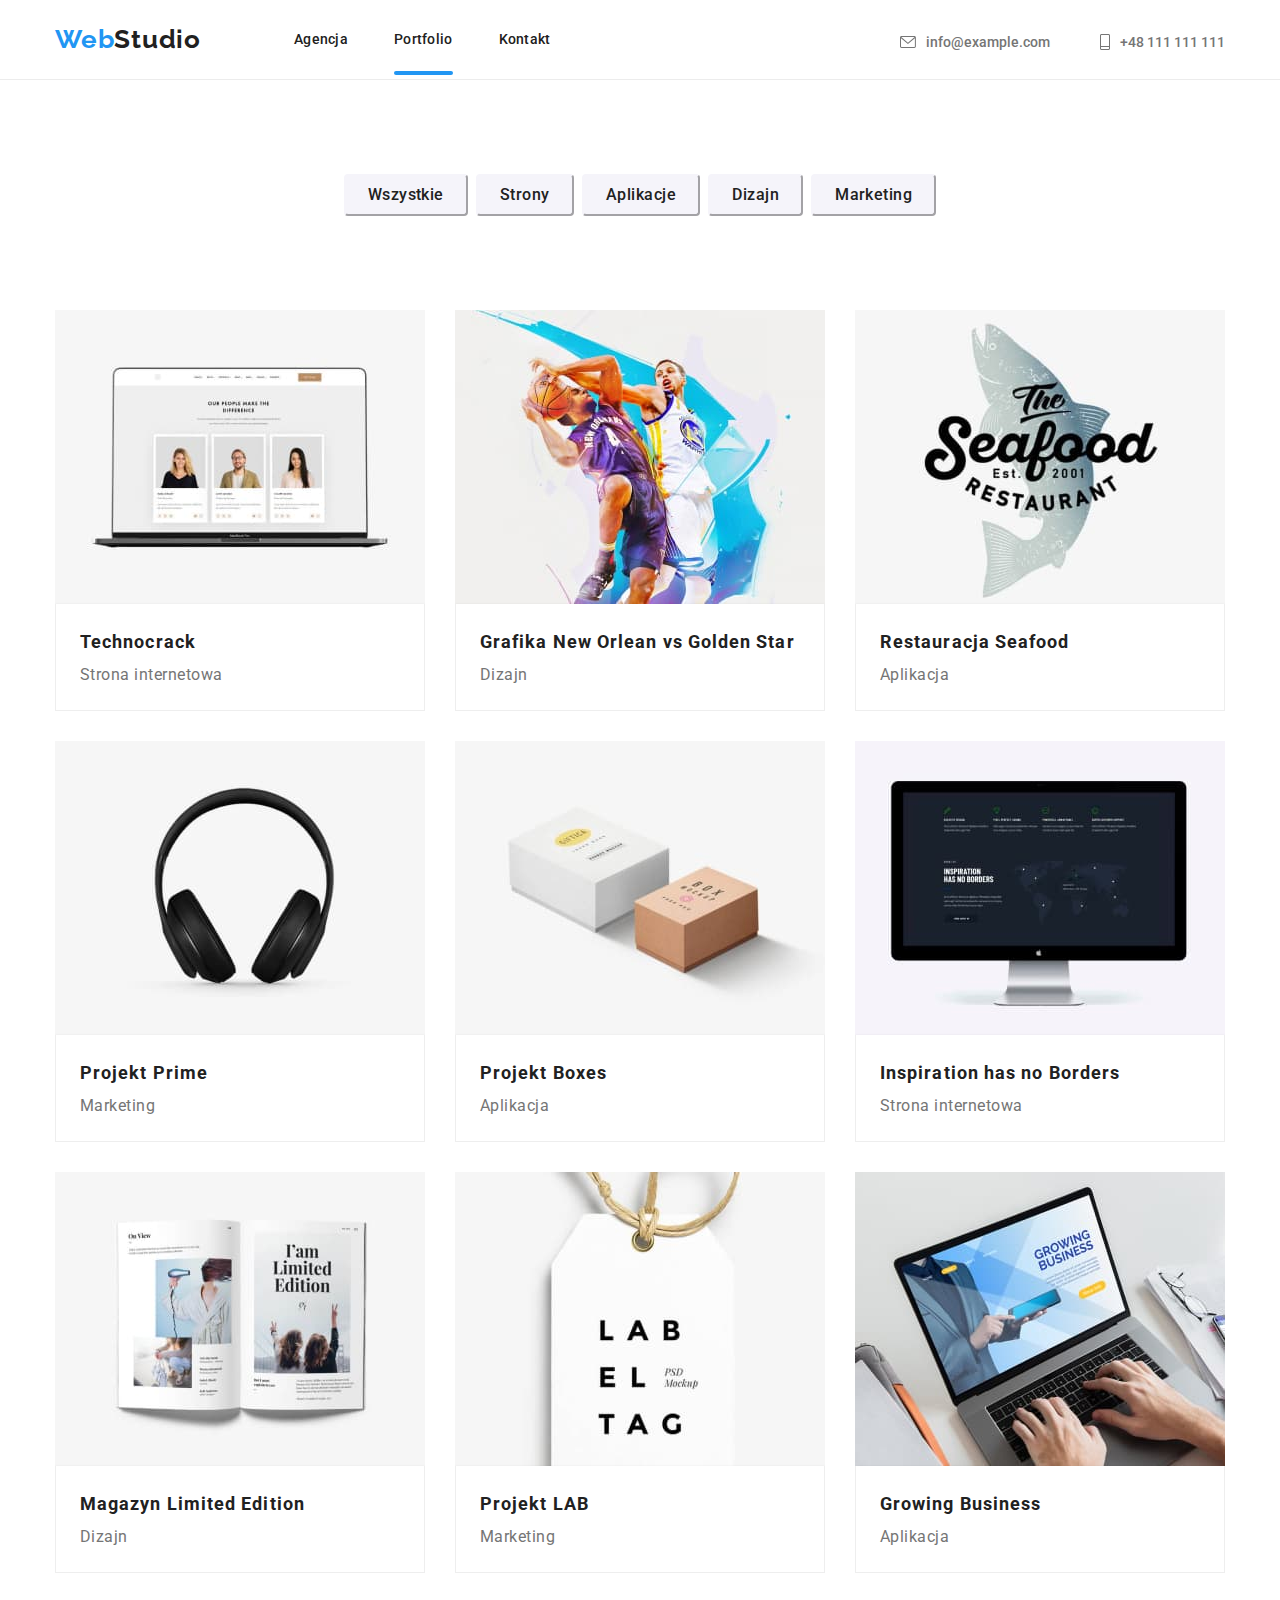
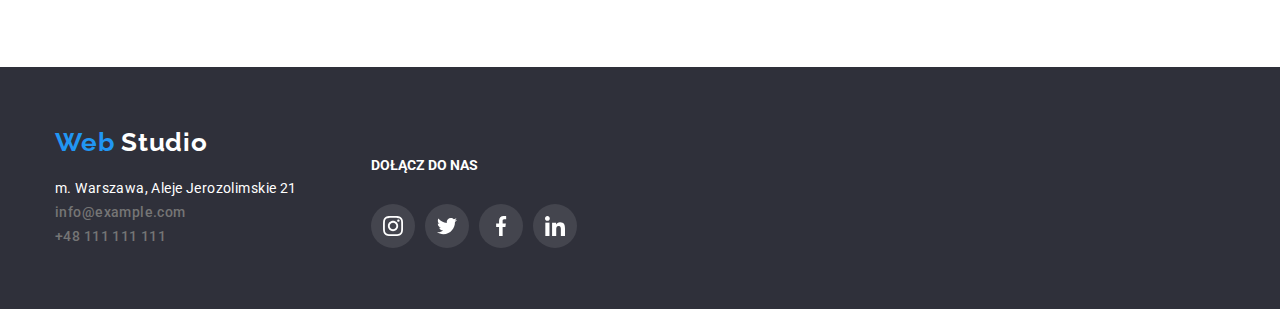
==== commit 3751b59b: "Homework #5 after mentor's suggestions" ====
--- a/portfolio.html
+++ b/portfolio.html
@@ -28,10 +28,10 @@
           <div>
             <ul class="header-link hl1">
               <li>
-                <a href="./index.html" class="menu-nav-link underline">Agencja</a>
+                <a href="./index.html" class="menu-nav-link">Agencja</a>
               </li>
               <li>
-                <a href="./portfolio.html" class="menu-nav-link">Portfolio</a>
+                <a href="./portfolio.html" class="menu-nav-link underline">Portfolio</a>
               </li>
               <li><a href="/" class="menu-nav-link">Kontakt</a></li>
             </ul>
@@ -81,12 +81,12 @@
               width="370"
               height="294"
             />
-            <div class="overlay"><p>Technocrack jest popularną platformą wykorzystywaną do rozpowszechniania koronawirusa. Firmy wykorzystują tę platformę do celów szpiegowskich i ataków na niezabezpieczone serwery konkurencji</p></div> 
+            <div class="overlay"><p>Technocrack jest popularną platformą wykorzystywaną do rozpowszechniania koronawirusa. Firmy wykorzystują tę platformę do celów szpiegowskich i ataków na niezabezpieczone serwery konkurencji</p></div>
+            </div>
             <div class="border-main-portfolio">
               <h3 class="portfolio-h3">Technocrack</h3>
               <p class="portfolio-p">Strona internetowa</p>
-            </div>
-            </div>
+            </div>          
           </li>
           <li class="li-main-portfolio">
             <div class="portfolio-overlay">
@@ -97,11 +97,11 @@
               height="294"
             />
             <div class="overlay"><p>Technocrack jest popularną platformą wykorzystywaną do rozpowszechniania koronawirusa. Firmy wykorzystują tę platformę do celów szpiegowskich i ataków na niezabezpieczone serwery konkurencji</p></div> 
+            </div>
             <div class="border-main-portfolio">
               <h3 class="portfolio-h3">Grafika New Orlean vs Golden Star</h3>
               <p class="portfolio-p">Dizajn</p>
             </div>
-            </div>
           </li>
           <li class="li-main-portfolio">
             <div class="portfolio-overlay">
@@ -112,11 +112,11 @@
               height="294"
             />
             <div class="overlay"><p>Technocrack jest popularną platformą wykorzystywaną do rozpowszechniania koronawirusa. Firmy wykorzystują tę platformę do celów szpiegowskich i ataków na niezabezpieczone serwery konkurencji</p></div> 
+            </div>
             <div class="border-main-portfolio">
               <h3 class="portfolio-h3">Restauracja Seafood</h3>
               <p class="portfolio-p">Aplikacja</p>
             </div>
-            </div>
           </li>
           <li class="li-main-portfolio">
             <div class="portfolio-overlay">
@@ -127,11 +127,11 @@
               height="294"
             />
             <div class="overlay"><p>Technocrack jest popularną platformą wykorzystywaną do rozpowszechniania koronawirusa. Firmy wykorzystują tę platformę do celów szpiegowskich i ataków na niezabezpieczone serwery konkurencji</p></div> 
+            </div>
             <div class="border-main-portfolio">
               <h3 class="portfolio-h3">Projekt Prime</h3>
               <p class="portfolio-p">Marketing</p>
             </div>
-            </div>
           </li>
           <li class="li-main-portfolio">
             <div class="portfolio-overlay">
@@ -142,11 +142,11 @@
               height="294"
             />
             <div class="overlay"><p>Technocrack jest popularną platformą wykorzystywaną do rozpowszechniania koronawirusa. Firmy wykorzystują tę platformę do celów szpiegowskich i ataków na niezabezpieczone serwery konkurencji</p></div> 
+            </div>
             <div class="border-main-portfolio">
               <h3 class="portfolio-h3">Projekt Boxes</h3>
               <p class="portfolio-p">Aplikacja</p>
             </div>
-            </div>
           </li>
           <li class="li-main-portfolio">
             <div class="portfolio-overlay">
@@ -157,11 +157,11 @@
               height="294"
             />
             <div class="overlay"><p>Technocrack jest popularną platformą wykorzystywaną do rozpowszechniania koronawirusa. Firmy wykorzystują tę platformę do celów szpiegowskich i ataków na niezabezpieczone serwery konkurencji</p></div> 
+            </div>
             <div class="border-main-portfolio">
               <h3 class="portfolio-h3">Inspiration has no Borders</h3>
               <p class="portfolio-p">Strona internetowa</p>
             </div>
-            </div>
           </li>
           <li class="li-main-portfolio">
             <div class="portfolio-overlay">
@@ -172,11 +172,11 @@
               height="294"
             />
             <div class="overlay"><p>Technocrack jest popularną platformą wykorzystywaną do rozpowszechniania koronawirusa. Firmy wykorzystują tę platformę do celów szpiegowskich i ataków na niezabezpieczone serwery konkurencji</p></div> 
+            </div>
             <div class="border-main-portfolio">
               <h3 class="portfolio-h3">Magazyn Limited Edition</h3>
               <p class="portfolio-p">Dizajn</p>
             </div>
-            </div>
           </li>
           <li class="li-main-portfolio">
             <div class="portfolio-overlay">
@@ -187,11 +187,11 @@
               height="294"
             />
             <div class="overlay"><p>Technocrack jest popularną platformą wykorzystywaną do rozpowszechniania koronawirusa. Firmy wykorzystują tę platformę do celów szpiegowskich i ataków na niezabezpieczone serwery konkurencji</p></div> 
+            </div>
             <div class="border-main-portfolio">
               <h3 class="portfolio-h3">Projekt LAB</h3>
               <p class="portfolio-p">Marketing</p>
             </div>
-            </div>
           </li>
           <li class="li-main-portfolio">
             <div class="portfolio-overlay">
@@ -201,11 +201,13 @@
               width="370"
               height="294"
             />
-            <div class="overlay"><p>Technocrack jest popularną platformą wykorzystywaną do rozpowszechniania koronawirusa. Firmy wykorzystują tę platformę do celów szpiegowskich i ataków na niezabezpieczone serwery konkurencji</p></div> 
+            <div class="overlay">
+              <p>Technocrack jest popularną platformą wykorzystywaną do rozpowszechniania koronawirusa. Firmy wykorzystują tę platformę do celów szpiegowskich i ataków na niezabezpieczone serwery konkurencji</p>
+            </div> 
+            </div>
             <div class="border-main-portfolio">
               <h3 class="portfolio-h3">Growing Business</h3>
               <p class="portfolio-p">Aplikacja</p>
-            </div>
             </div>
           </li>
         </ul>
--- a/css/styles.css
+++ b/css/styles.css
@@ -80,8 +80,6 @@
   display: inline-flex;
   justify-content: center;
   align-items: center;
-  transition-duration: 250ms;
-  transition-timing-function: cubic-bezier(0.4, 0, 0.2, 1);
 }
 
 .envelope::before,
@@ -550,13 +548,26 @@
   gap: 30px;
   padding: 0;
   margin: 0;
+  box-sizing: border-box;
 }
 
 .border-main-portfolio {
   background: var(--background);
   border: 1px solid #eeeeee;
   border-top: 0;
-  padding: 20px 24px 20px 24px;
+  padding: 20px 24px;
+  transition-duration: 250ms;
+  transition-timing-function: cubic-bezier(0.4, 0, 0.2, 1);
+  box-sizing: border-box;
+}
+
+.border-main-portfolio:hover,
+.border-main-portfolio:focus {
+  background: var(--background);
+  border: 1px solid #eeeeee;
+  box-shadow: 0px 1px 1px rgba(0, 0, 0, 0.12), 0px 4px 4px rgba(0, 0, 0, 0.06),
+    1px 4px 6px rgba(0, 0, 0, 0.16);
+  box-sizing: border-box;
 }
 
 .li-main-portfolio {
@@ -579,9 +590,14 @@
   top: 0;
   position: absolute;
   cursor: pointer;
-  transform: translateY(150%);
-  transition-duration: 250ms;
-  transition-timing-function: cubic-bezier(0.4, 0, 0.2, 1);
+  transform: translateY(100%);
+  transition-duration: 250ms;
+  transition-timing-function: cubic-bezier(0.4, 0, 0.2, 1);
+  width: 100%;
+  height: 100%;
+  display: flex;
+  justify-content: center;
+  align-items: center;
 }
 
 .overlay p {
@@ -592,11 +608,11 @@
   line-height: 1.56;
   letter-spacing: 0.03em;
   color: var(--background);
-  padding: 49px 45px 49px 24px;
-}
-
-.portfolio-overlay:hover .overlay {
-  transform: translateY(0%);
+  padding-left: 24px;
+}
+
+.li-main-portfolio:hover .overlay {
+  transform: translateY(0);
 }
 
 .portfolio-h3 {
